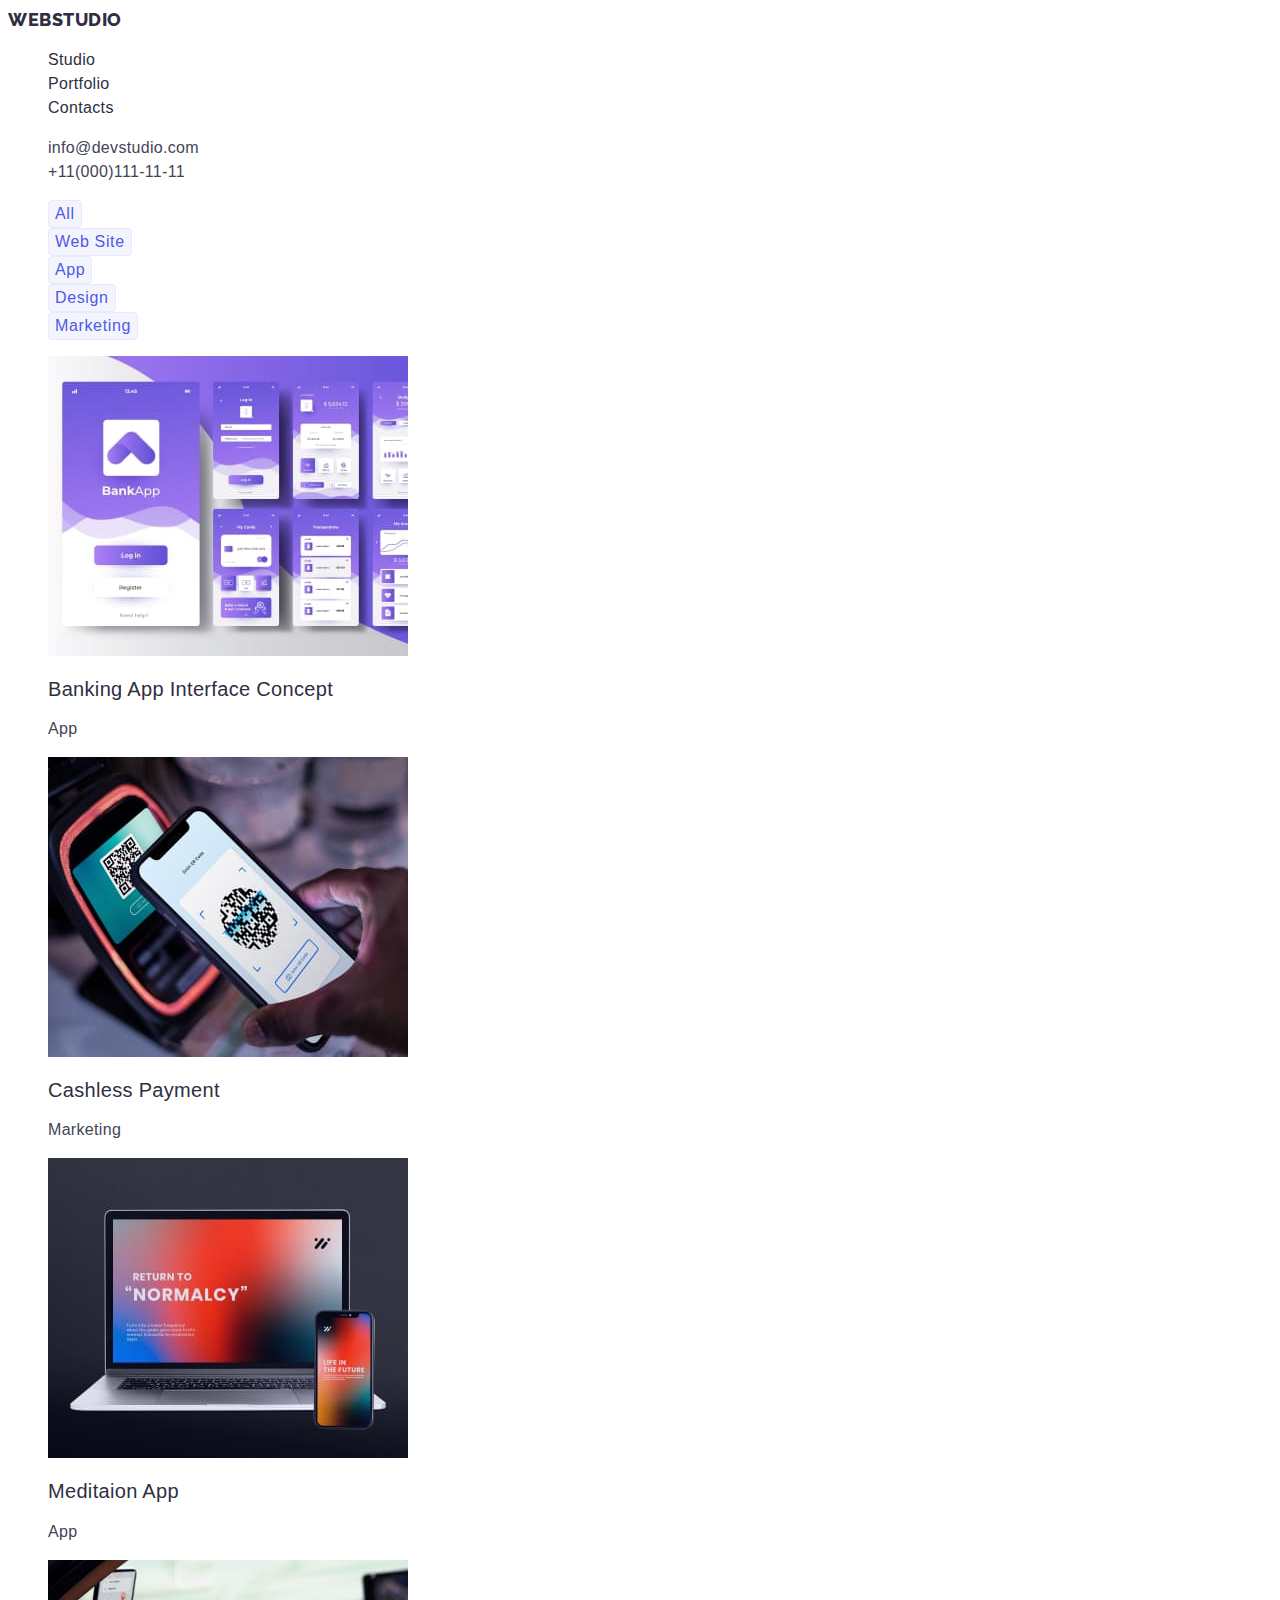
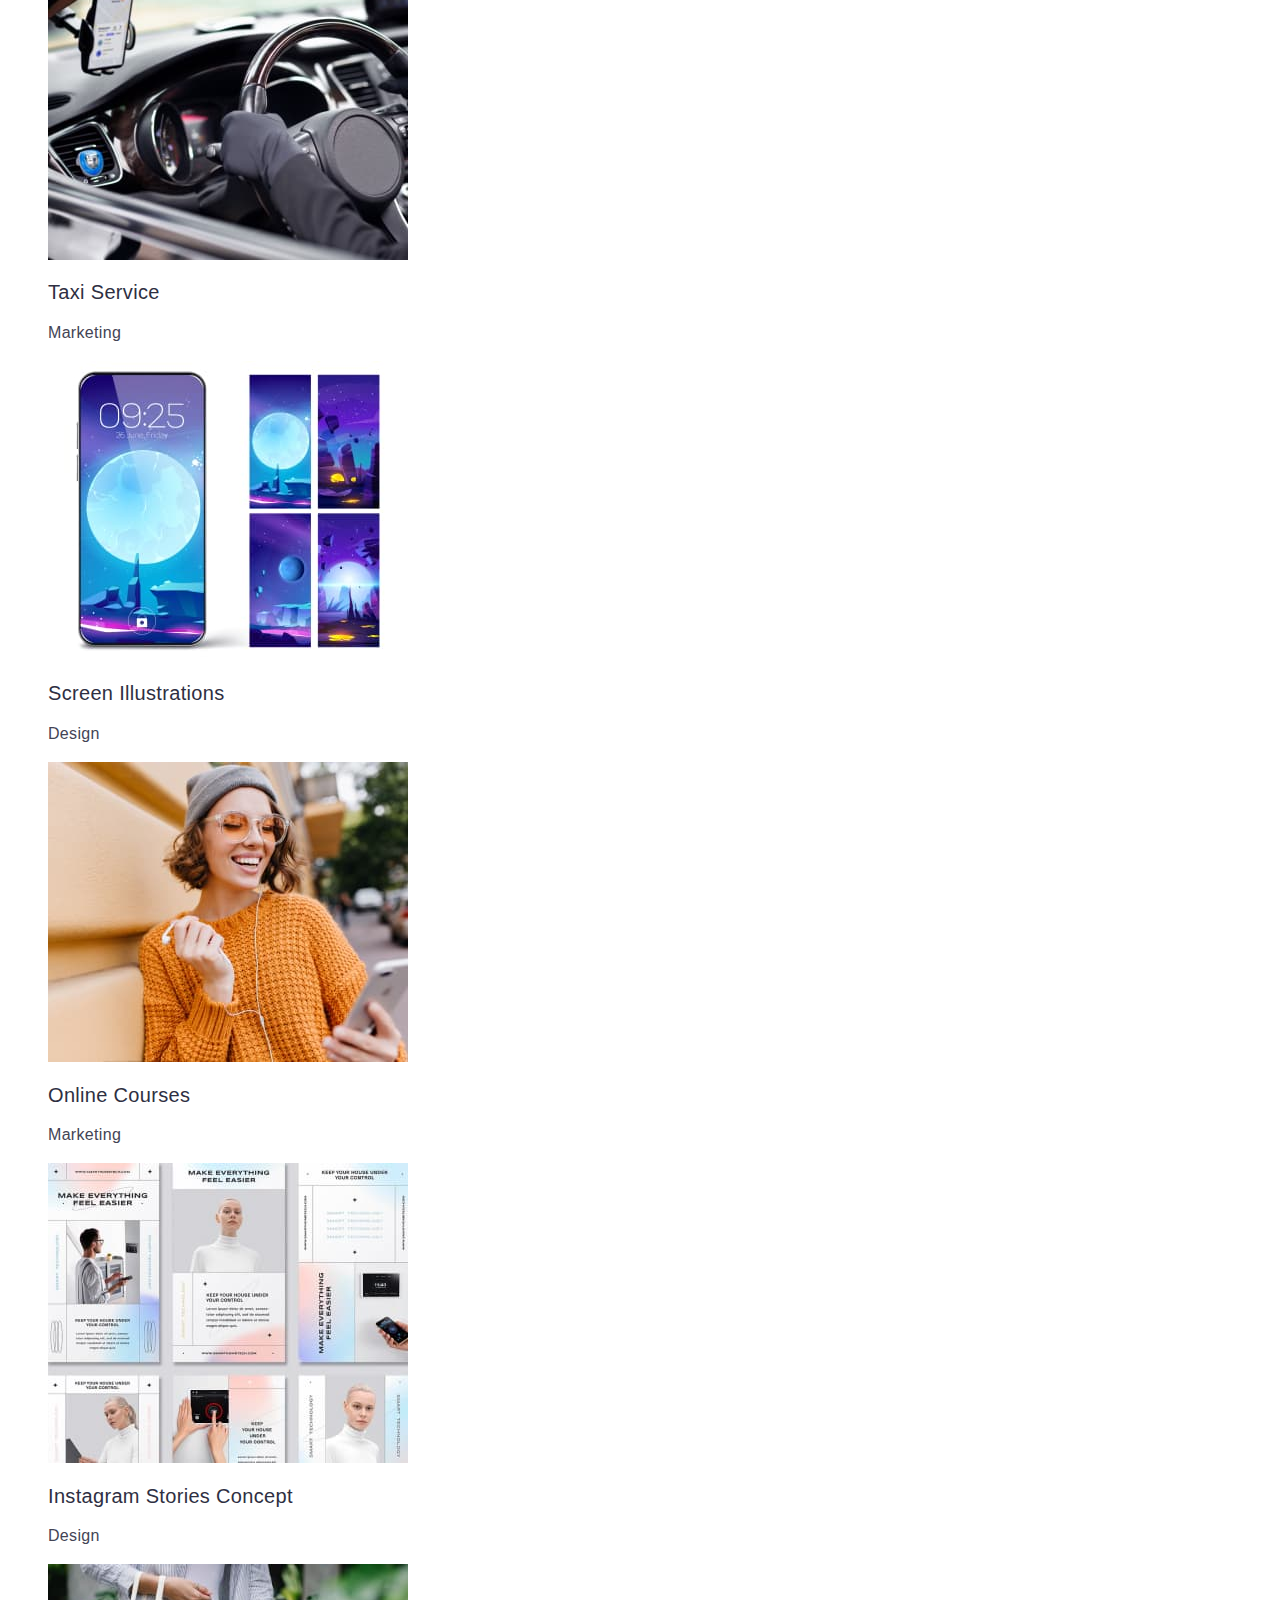
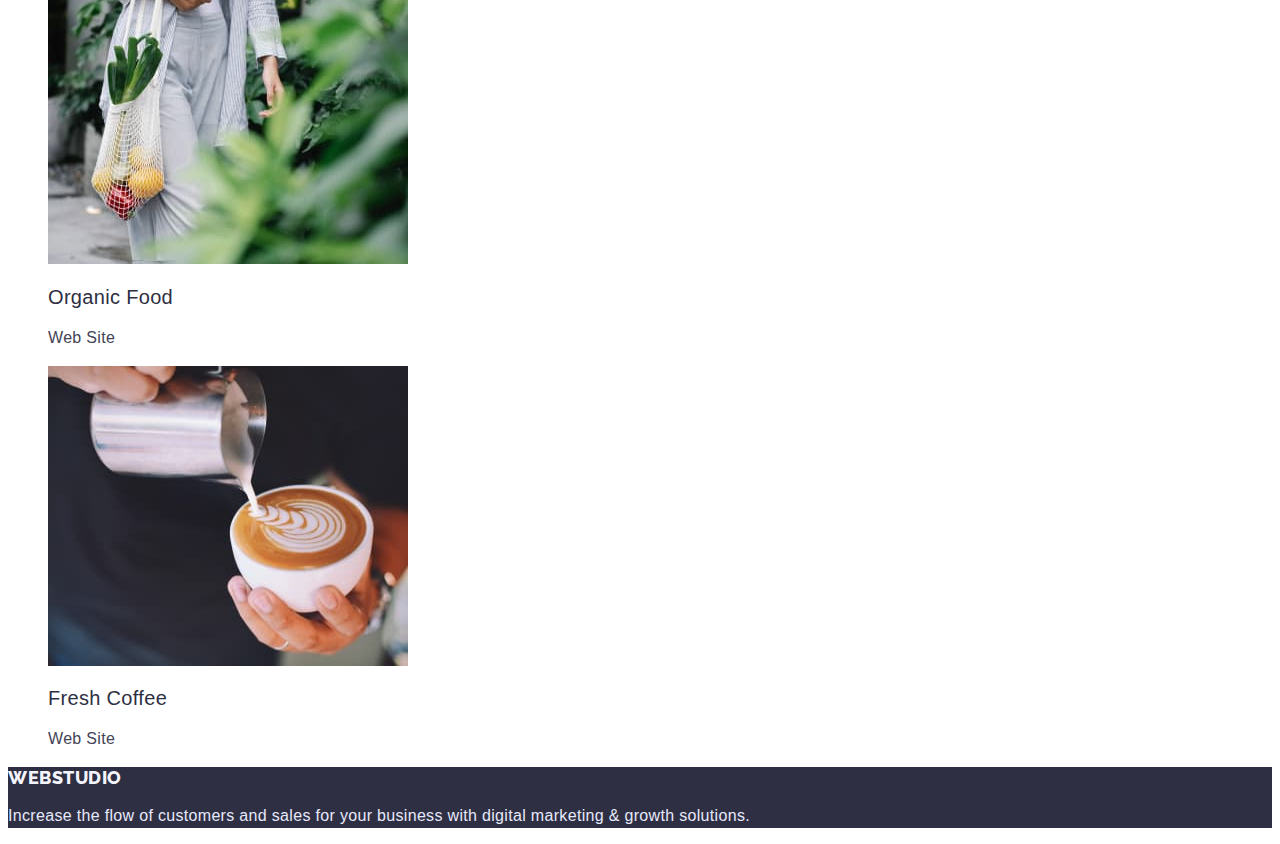
==== portfolio.html @ e01574a3 "Initial commit" ====
<!DOCTYPE html>
<html lang="en">
  <head>
    <meta charset="UTF-8" />
    <meta http-equiv="X-UA-Compatible" content="IE=edge" />
    <meta name="viewport" content="width=device-width, initial-scale=1.0" />
    <title>portfolio</title>
    <!-- Fonts -->
    <link rel="preconnect" href="https://fonts.googleapis.com" />
    <link rel="preconnect" href="https://fonts.gstatic.com" crossorigin />
    <link
      href="https://fonts.googleapis.com/css2?family=Raleway:wght@800&family=Roboto:wght@400;500;700;900&display=swap"
      rel="stylesheet"
    />
    <!-- Custom styles -->
    <link rel="stylesheet" href="./css/styles.css" />
  </head>

  <body>
    <!-- Header section! -->
    <header class="header">
      <a class="link header-logo" href="./index.html">
        <span class="header-logo-cl">Web</span>studio</a
      >

      <nav class="header-nav">
        <ul class="header-list list-style">
          <li class="header-item">
            <a class="header-link link" href="./index.html">Studio</a>
          </li>
          <li class="header-item">
            <a class="header-link link" href="#">Portfolio</a>
          </li>
          <li class="header-item">
            <a class="header-link link" href="#">Contacts</a>
          </li>
        </ul>
      </nav>
      <address>
        <ul class="list-style">
          <li>
            <a class="header-contact link" href="mailto:info@devstudio.com"
              >info@devstudio.com</a
            >
          </li>
          <li>
            <a class="header-contact link" href="tel:+110001111111"
              >+11(000)111-11-11</a
            >
          </li>
        </ul>
      </address>
    </header>

    <main>
      <!-- Portfolio section -->
      <section class="picture">
        <h1 class="visually-hidden">Portfolio</h1>
        <ul class="list-style">
          <li>
            <button class="list-btn" type="button">All</button>
          </li>
          <li>
            <button class="list-btn" type="button">Web Site</button>
          </li>
          <li>
            <button class="list-btn" type="button">App</button>
          </li>
          <li>
            <button class="list-btn" type="button">Design</button>
          </li>
          <li>
            <button class="list-btn" type="button">Marketing</button>
          </li>
        </ul>
        <ul class="list-style">
          <li class="picture-bcg">
            <img
              src="./images/portfolio/banking-app-interface-concept1.jpg"
              alt="Banking App Interface Concept"
              width="360"
              height="300"
            />
            <h2 class="title-box">Banking App Interface Concept</h2>
            <p class="picture-txt">App</p>
          </li>
          <li class="picture-bcg">
            <img
              src="./images/portfolio/cashless-payment2.jpg"
              alt="Cashless Payment"
              width="360"
              height="300"
            />
            <h2 class="title-box">Cashless Payment</h2>
            <p class="picture-txt">Marketing</p>
          </li>
          <li class="picture-bcg">
            <img
              src="./images/portfolio/meditaion-app3.jpg"
              alt="Meditaion App"
              width="360"
              height="300"
            />
            <h2 class="title-box">Meditaion App</h2>
            <p class="picture-txt">App</p>
          </li>
          <li class="picture-bcg">
            <img
              src="./images/portfolio/taxi-service4.jpg"
              alt="Taxi Service"
              width="360"
              height="300"
            />
            <h2 class="title-box">Taxi Service</h2>
            <p class="picture-txt">Marketing</p>
          </li>
          <li class="picture-bcg">
            <img
              src="./images/portfolio/screen-illustrations5.jpg"
              alt="Screen Illustrations"
              width="360"
              height="300"
            />
            <h2 class="title-box">Screen Illustrations</h2>
            <p class="picture-txt">Design</p>
          </li>
          <li class="picture-bcg">
            <img
              src="./images/portfolio/online-courses6.jpg"
              alt="Online Courses"
              width="360"
              height="300"
            />
            <h2 class="title-box">Online Courses</h2>
            <p class="picture-txt">Marketing</p>
          </li>
          <li class="picture-bcg">
            <img
              src="./images/portfolio/instagram-stories-concept7.jpg"
              alt="Instagram Stories Concept"
              width="360"
              height="300"
            />
            <h2 class="title-box">Instagram Stories Concept</h2>
            <p class="picture-txt">Design</p>
          </li>
          <li class="picture-bcg">
            <img
              src="./images/portfolio/organic-food8.jpg"
              alt="Organic Food"
              width="360"
              height="300"
            />
            <h2 class="title-box">Organic Food</h2>
            <p class="picture-txt">Web Site</p>
          </li>
          <li class="picture-bcg">
            <img
              src="./images/portfolio/fresh-coffee9.jpg"
              alt="Fresh Coffee"
              width="360"
              height="300"
            />
            <h2 class="title-box">Fresh Coffee</h2>
            <p class="picture-txt">Web Site</p>
          </li>
        </ul>
      </section>
    </main>

    <!-- footer sectoin -->
    <footer class="footer">
      <a class="link footer-logo" href="./index.html">
        <span class="footer-logo-cl">Web</span>studio</a
      >
      <p class="footer-desc">
        Increase the flow of customers and sales for your business with digital
        marketing & growth solutions.
      </p>
    </footer>
  </body>
</html>
---- css/styles.css ----
:root {
  /* Fonts */
  --primary-fonts: Roboto, sans-serif;
  --secondary-fonts: Raleway, sans-serif;

  /* Text colors */
  --primary-txt-navy-blue: #2e2f42;
  --secondary-txt-slate: #434455;
  --accent-txt-iris: #4d5ae5;
  --liht-txt-fff: #ffffff;

  /* BG colors */
  --primary-bg-navy-blue: #2e2f42;
  --color-cornflower: #e7e9fc;
  --color-cloud: #f4f4fd;

  /* Others */
  --color-iris: #4d5ae5;
  --color-ocean: #404bbf;
  --color-green: #31d0aa;
  --color-light-slate: #8e8f99;
  --color-navy-blue-modal: #2e2f42;
  --color-grey: #2e2f42;
}

/**
  |============================
  | ======COMPONENTS========
  |============================
*/

body {
  font-family: --primary-fonts, sans-serif;
  letter-spacing: 0.02em;
  color: var(--secondary-txt-slate);
}

.visually-hidden {
  position: absolute;
  width: 1px;
  height: 1px;
  margin: -1px;
  border: 0;
  padding: 0;

  white-space: nowrap;
  clip-path: inset(100%);
  clip: rect(0 0 0 0);
  overflow: hidden;
}

.title-box {
  font-weight: 500;
  font-size: 20px;
  line-height: calc(24 / 20);
  color: var(--primary-txt-navy-blue);
}

/* ===========Reset stules=============== */

.link {
  text-decoration: none;
}

.list-style {
  list-style-type: none;
}

line-height: calc(24 / 16);

/**
  |============================
  | Header styles
  |============================
*/

.header {
}

.header-logo {
  font-family: var(--secondary-fonts);
  font-weight: 800;
  font-size: 18px;
  line-height: calc(24 / 18);
  letter-spacing: 0.03em;
  text-transform: uppercase;
  color: var(--primary-txt-navy-blue);
}

.logo-cl {
  color: var(--accent-txt-iris);
}

.header-nav {
}

.header-list {
}

.header-item {
}

.header-link {
  font-weight: 500;
  line-height: calc(24 / 16);
  color: var(--primary-txt-navy-blue);
}

.header-link:hover,
.header-link:focus,
.header-contact:hover,
.header-contact:focus {
  color: var(--accent-txt-iris);
}

.header-contact {
  font-style: normal;
  line-height: calc(24 / 16);
  color: var(--secondary-txt-slate);
}

/**
  |============================
  | Hero section
  |============================
*/

.hero-section {
  background-color: var(--primary-bg-navy-blue);
}

.hero-title {
  font-size: 56px;
  line-height: calc(60 / 56);
  color: var(--liht-txt-fff);
}

.hero-btn-txt {
  font-family: inherit;
  font-weight: 500;
  font-size: 16px;
  line-height: calc(24 / 16);
  letter-spacing: 0.04em;
  color: var(--liht-txt-fff);

  background-color: var(--color-iris);

  cursor: pointer;
}

.hero-btn-txt:hover,
.hero-btn-txt:focus,
.hero-btn-txt:active {
  background-color: var(--color-ocean);
}

/**
  |============================
  | Feature section
  |============================
*/

.features-section {
}

.features-title {
  font-weight: 500;
  font-size: 20px;
  line-height: calc(24 / 20);
  color: var(--primary-txt-navy-blue);
}

.features-txt {
  line-height: calc(24 / 16);
}

/**
  |============================
  | Image section
  |============================
*/

.image-section {
}

.image-title,
.avatar-title {
  font-size: 36px;
  line-height: calc(40 / 36);
  text-align: center;
  text-transform: capitalize;
  color: var(--primary-txt-navy-blue);
}

/**
  |============================
  | Avatar-section
  |============================
*/

.avatar-section {
  background-color: var(--color-cloud);
}

.avatar-content {
  background-color: #ffffff;
}

.avatar-user {
  font-weight: 500;
  font-size: 20px;
  line-height: calc(24 / 20);
  color: var(--primary-txt-navy-blue);
}

.avatar-txt {
  line-height: calc(24 / 16);
}

/**
  |============================
  | Footer section
  |============================
*/

.footer {
  background-color: var(--primary-bg-navy-blue);
}

.footer-logo {
  font-family: var(--secondary-fonts);
  font-weight: 800;
  font-size: 18px;
  line-height: calc(21 / 18);
  letter-spacing: 0.03em;
  text-transform: uppercase;
  color: var(--color-cloud);
}

.footer-desc {
  line-height: calc(24 / 16);
  color: var(--color-cornflower);
}

/**
  |============================
  | !!! PORTFOLIO !!!
  |============================
*/

.picture-bcg {
  background-color: var(--liht-txt-fff);
}

.list-btn {
  font-weight: 500;
  font-size: 16px;
  line-height: calc(24 / 16);
  text-align: center;
  letter-spacing: 0.04em;
  color: var(--color-iris);

  border: 1px solid #e7e9fc;
  border-radius: 4px;

  background-color: var(--color-cloud);
  cursor: pointer;
}

.list-btn:hover,
.list-btn:focus {
  color: var(--liht-txt-fff);
  background-color: var(--color-ocean);
}

.picture-txt {
  line-height: calc(24 / 16);
}
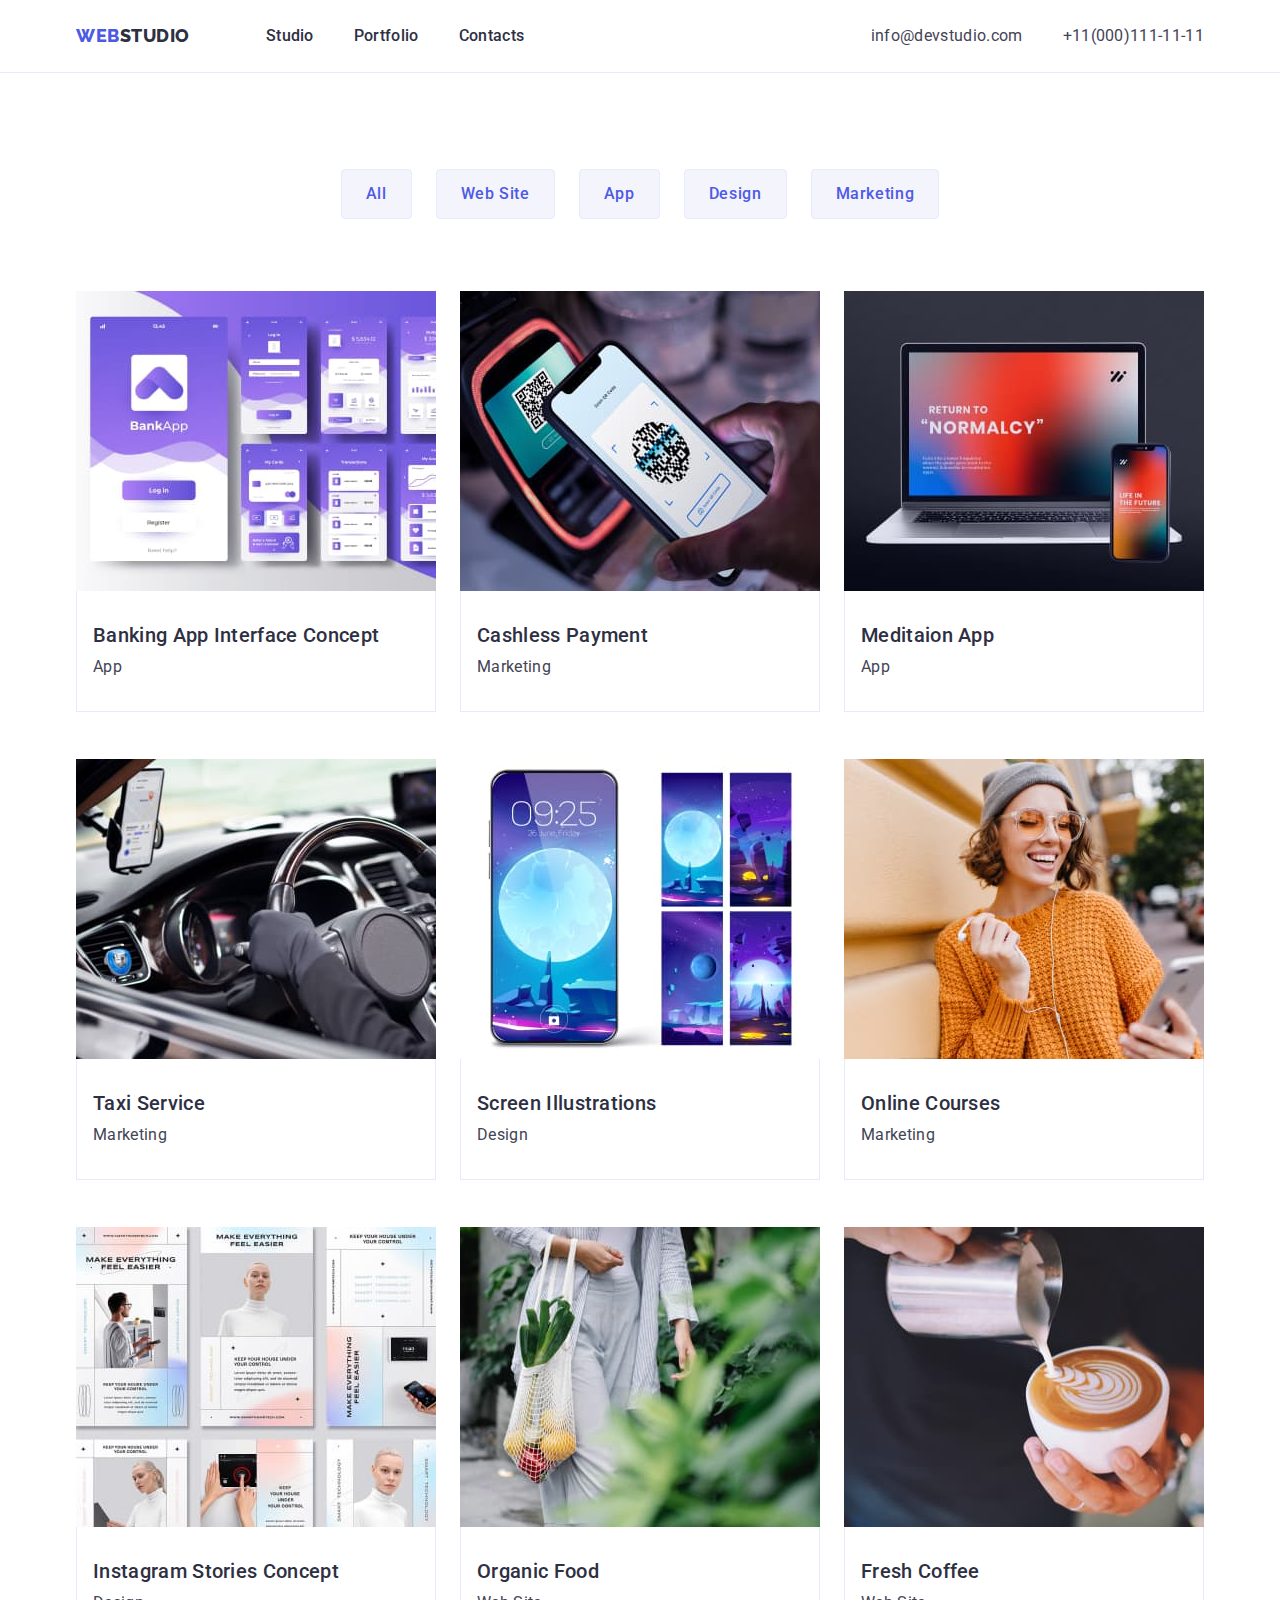
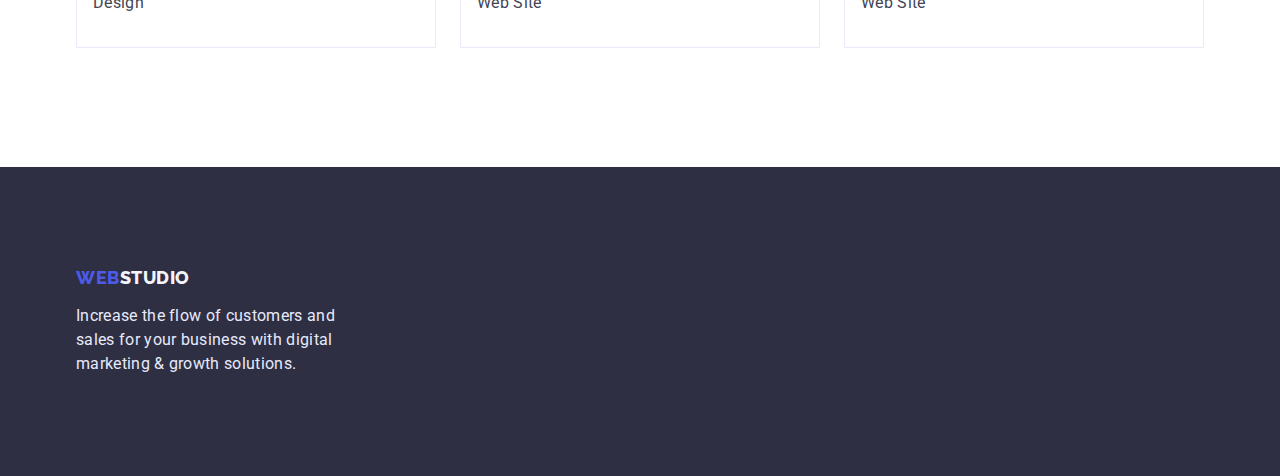
==== commit bf35b21e: "update1 hw-03" ====
--- a/portfolio.html
+++ b/portfolio.html
@@ -13,170 +13,201 @@
       rel="stylesheet"
     />
     <!-- Custom styles -->
+    <link
+      rel="stylesheet"
+      href="https://cdn.jsdelivr.net/npm/modern-normalize@1.1.0/modern-normalize.min.css"
+    />
     <link rel="stylesheet" href="./css/styles.css" />
   </head>
 
   <body>
     <!-- Header section! -->
     <header class="header">
-      <a class="link header-logo" href="./index.html">
-        <span class="header-logo-cl">Web</span>studio</a
-      >
-
-      <nav class="header-nav">
-        <ul class="header-list list-style">
-          <li class="header-item">
-            <a class="header-link link" href="./index.html">Studio</a>
-          </li>
-          <li class="header-item">
-            <a class="header-link link" href="#">Portfolio</a>
-          </li>
-          <li class="header-item">
-            <a class="header-link link" href="#">Contacts</a>
-          </li>
-        </ul>
-      </nav>
-      <address>
-        <ul class="list-style">
-          <li>
-            <a class="header-contact link" href="mailto:info@devstudio.com"
-              >info@devstudio.com</a
-            >
-          </li>
-          <li>
-            <a class="header-contact link" href="tel:+110001111111"
-              >+11(000)111-11-11</a
-            >
-          </li>
-        </ul>
-      </address>
+      <div class="container header-conteiner">
+        <a class="link header-logo" href="./index.html">
+          <span class="logo-cl">Web</span>studio</a
+        >
+
+        <nav class="header-nav">
+          <ul class="header-list list-style">
+            <li class="header-item">
+              <a class="header-link link" href="./index.html">Studio</a>
+            </li>
+            <li class="header-item">
+              <a class="header-link link" href="./portfolio.html">Portfolio</a>
+            </li>
+            <li class="header-item">
+              <a class="header-link link" href="#">Contacts</a>
+            </li>
+          </ul>
+        </nav>
+        <address class="address-margin">
+          <ul class="list-style address-conteiner">
+            <li class="address-box">
+              <a class="header-contact link" href="mailto:info@devstudio.com"
+                >info@devstudio.com</a
+              >
+            </li>
+            <li>
+              <a class="header-contact link" href="tel:+110001111111"
+                >+11(000)111-11-11</a
+              >
+            </li>
+          </ul>
+        </address>
+      </div>
     </header>
 
     <main>
       <!-- Portfolio section -->
+      <!-- menu -->
       <section class="picture">
-        <h1 class="visually-hidden">Portfolio</h1>
-        <ul class="list-style">
-          <li>
-            <button class="list-btn" type="button">All</button>
-          </li>
-          <li>
-            <button class="list-btn" type="button">Web Site</button>
-          </li>
-          <li>
-            <button class="list-btn" type="button">App</button>
-          </li>
-          <li>
-            <button class="list-btn" type="button">Design</button>
-          </li>
-          <li>
-            <button class="list-btn" type="button">Marketing</button>
-          </li>
-        </ul>
-        <ul class="list-style">
-          <li class="picture-bcg">
-            <img
-              src="./images/portfolio/banking-app-interface-concept1.jpg"
-              alt="Banking App Interface Concept"
-              width="360"
-              height="300"
-            />
-            <h2 class="title-box">Banking App Interface Concept</h2>
-            <p class="picture-txt">App</p>
-          </li>
-          <li class="picture-bcg">
-            <img
-              src="./images/portfolio/cashless-payment2.jpg"
-              alt="Cashless Payment"
-              width="360"
-              height="300"
-            />
-            <h2 class="title-box">Cashless Payment</h2>
-            <p class="picture-txt">Marketing</p>
-          </li>
-          <li class="picture-bcg">
-            <img
-              src="./images/portfolio/meditaion-app3.jpg"
-              alt="Meditaion App"
-              width="360"
-              height="300"
-            />
-            <h2 class="title-box">Meditaion App</h2>
-            <p class="picture-txt">App</p>
-          </li>
-          <li class="picture-bcg">
-            <img
-              src="./images/portfolio/taxi-service4.jpg"
-              alt="Taxi Service"
-              width="360"
-              height="300"
-            />
-            <h2 class="title-box">Taxi Service</h2>
-            <p class="picture-txt">Marketing</p>
-          </li>
-          <li class="picture-bcg">
-            <img
-              src="./images/portfolio/screen-illustrations5.jpg"
-              alt="Screen Illustrations"
-              width="360"
-              height="300"
-            />
-            <h2 class="title-box">Screen Illustrations</h2>
-            <p class="picture-txt">Design</p>
-          </li>
-          <li class="picture-bcg">
-            <img
-              src="./images/portfolio/online-courses6.jpg"
-              alt="Online Courses"
-              width="360"
-              height="300"
-            />
-            <h2 class="title-box">Online Courses</h2>
-            <p class="picture-txt">Marketing</p>
-          </li>
-          <li class="picture-bcg">
-            <img
-              src="./images/portfolio/instagram-stories-concept7.jpg"
-              alt="Instagram Stories Concept"
-              width="360"
-              height="300"
-            />
-            <h2 class="title-box">Instagram Stories Concept</h2>
-            <p class="picture-txt">Design</p>
-          </li>
-          <li class="picture-bcg">
-            <img
-              src="./images/portfolio/organic-food8.jpg"
-              alt="Organic Food"
-              width="360"
-              height="300"
-            />
-            <h2 class="title-box">Organic Food</h2>
-            <p class="picture-txt">Web Site</p>
-          </li>
-          <li class="picture-bcg">
-            <img
-              src="./images/portfolio/fresh-coffee9.jpg"
-              alt="Fresh Coffee"
-              width="360"
-              height="300"
-            />
-            <h2 class="title-box">Fresh Coffee</h2>
-            <p class="picture-txt">Web Site</p>
-          </li>
-        </ul>
+        <div class="container">
+          <h1 class="visually-hidden">Portfolio</h1>
+          <ul class="list-style menu-btn">
+            <li class="menu-btn-box">
+              <button class="list-btn" type="button">All</button>
+            </li>
+            <li class="menu-btn-box">
+              <button class="list-btn" type="button">Web Site</button>
+            </li>
+            <li class="menu-btn-box">
+              <button class="list-btn" type="button">App</button>
+            </li>
+            <li class="menu-btn-box">
+              <button class="list-btn" type="button">Design</button>
+            </li>
+            <li class="menu-btn-box">
+              <button class="list-btn" type="button">Marketing</button>
+            </li>
+          </ul>
+
+          <!-- portfolio -->
+          <ul class="list-style list-flex">
+            <li class="picture-item portfolio-item">
+              <img
+                src="./images/portfolio/banking-app-interface-concept1.jpg"
+                alt="Banking App Interface Concept"
+                width="360"
+                height="300"
+              />
+              <div class="portfolio-wrapper">
+                <h2 class="title-box">Banking App Interface Concept</h2>
+                <p class="picture-txt">App</p>
+              </div>
+            </li>
+            <li class="picture-item portfolio-item">
+              <img
+                src="./images/portfolio/cashless-payment2.jpg"
+                alt="Cashless Payment"
+                width="360"
+                height="300"
+              />
+              <div class="portfolio-wrapper">
+                <h2 class="title-box">Cashless Payment</h2>
+                <p class="picture-txt">Marketing</p>
+              </div>
+            </li>
+            <li class="picture-item portfolio-item">
+              <img
+                src="./images/portfolio/meditaion-app3.jpg"
+                alt="Meditaion App"
+                width="360"
+                height="300"
+              />
+              <div class="portfolio-wrapper">
+                <h2 class="title-box">Meditaion App</h2>
+                <p class="picture-txt">App</p>
+              </div>
+            </li>
+            <li class="picture-item portfolio-item">
+              <img
+                src="./images/portfolio/taxi-service4.jpg"
+                alt="Taxi Service"
+                width="360"
+                height="300"
+              />
+              <div class="portfolio-wrapper">
+                <h2 class="title-box">Taxi Service</h2>
+                <p class="picture-txt">Marketing</p>
+              </div>
+            </li>
+            <li class="picture-item portfolio-item">
+              <img
+                src="./images/portfolio/screen-illustrations5.jpg"
+                alt="Screen Illustrations"
+                width="360"
+                height="300"
+              />
+              <div class="portfolio-wrapper">
+                <h2 class="title-box">Screen Illustrations</h2>
+                <p class="picture-txt">Design</p>
+              </div>
+            </li>
+            <li class="picture-item portfolio-item">
+              <img
+                src="./images/portfolio/online-courses6.jpg"
+                alt="Online Courses"
+                width="360"
+                height="300"
+              />
+              <div class="portfolio-wrapper">
+                <h2 class="title-box">Online Courses</h2>
+                <p class="picture-txt">Marketing</p>
+              </div>
+            </li>
+            <li class="picture-item portfolio-item">
+              <img
+                src="./images/portfolio/instagram-stories-concept7.jpg"
+                alt="Instagram Stories Concept"
+                width="360"
+                height="300"
+              />
+              <div class="portfolio-wrapper">
+                <h2 class="title-box">Instagram Stories Concept</h2>
+                <p class="picture-txt">Design</p>
+              </div>
+            </li>
+            <li class="picture-item portfolio-item">
+              <img
+                src="./images/portfolio/organic-food8.jpg"
+                alt="Organic Food"
+                width="360"
+                height="300"
+              />
+              <div class="portfolio-wrapper">
+                <h2 class="title-box">Organic Food</h2>
+                <p class="picture-txt">Web Site</p>
+              </div>
+            </li>
+            <li class="picture-item portfolio-item">
+              <img
+                src="./images/portfolio/fresh-coffee9.jpg"
+                alt="Fresh Coffee"
+                width="360"
+                height="300"
+              />
+              <div class="portfolio-wrapper">
+                <h2 class="title-box">Fresh Coffee</h2>
+                <p class="picture-txt">Web Site</p>
+              </div>
+            </li>
+          </ul>
+        </div>
       </section>
     </main>
 
     <!-- footer sectoin -->
     <footer class="footer">
-      <a class="link footer-logo" href="./index.html">
-        <span class="footer-logo-cl">Web</span>studio</a
-      >
-      <p class="footer-desc">
-        Increase the flow of customers and sales for your business with digital
-        marketing & growth solutions.
-      </p>
+      <div class="container footer-conteiner">
+        <a class="link footer-logo" href="./index.html">
+          <span class="logo-cl">Web</span>studio</a
+        >
+        <p class="footer-desc">
+          Increase the flow of customers and sales for your business with
+          digital marketing & growth solutions.
+        </p>
+      </div>
     </footer>
   </body>
 </html>
--- a/css/styles.css
+++ b/css/styles.css
@@ -21,18 +21,27 @@
   --color-light-slate: #8e8f99;
   --color-navy-blue-modal: #2e2f42;
   --color-grey: #2e2f42;
-}
-
-/**
-  |============================
-  | ======COMPONENTS========
+  --indent: 24px;
+  --item: 3;
+}
+
+/**
+  |============================
+  | ======COMPONENTS=========
   |============================
 */
 
 body {
-  font-family: --primary-fonts, sans-serif;
+  font-family: var(--primary-fonts), sans-serif;
   letter-spacing: 0.02em;
   color: var(--secondary-txt-slate);
+}
+
+.container {
+  max-width: 1158px;
+  padding: 0 15px;
+
+  margin: 0 auto;
 }
 
 .visually-hidden {
@@ -50,6 +59,7 @@
 }
 
 .title-box {
+  margin-bottom: 8px;
   font-weight: 500;
   font-size: 20px;
   line-height: calc(24 / 20);
@@ -64,9 +74,29 @@
 
 .list-style {
   list-style-type: none;
-}
-
-line-height: calc(24 / 16);
+  margin: 0;
+  padding: 0;
+}
+
+h1,
+h2,
+h3,
+h4,
+p {
+  margin: 0;
+}
+
+ul {
+  margin-top: 0;
+  margin-bottom: 0;
+  padding-left: 0;
+}
+
+img {
+  display: block;
+  max-width: 100%;
+  height: auto;
+}
 
 /**
   |============================
@@ -75,9 +105,17 @@
 */
 
 .header {
+  padding: 24px 0;
+  border-bottom: 1px solid var(--color-cornflower);
+}
+
+.header-conteiner {
+  display: flex;
+  align-items: center;
 }
 
 .header-logo {
+  margin-right: 76px;
   font-family: var(--secondary-fonts);
   font-weight: 800;
   font-size: 18px;
@@ -95,12 +133,17 @@
 }
 
 .header-list {
-}
-
-.header-item {
+  display: flex;
+  align-items: center;
+}
+
+.header-item:not(:last-child) {
+  margin-right: 40px;
 }
 
 .header-link {
+  padding-top: 3px;
+  padding-bottom: 3px;
   font-weight: 500;
   line-height: calc(24 / 16);
   color: var(--primary-txt-navy-blue);
@@ -113,7 +156,21 @@
   color: var(--accent-txt-iris);
 }
 
+.address-margin {
+  margin-left: auto;
+}
+
+.address-conteiner {
+  display: flex;
+  align-items: center;
+}
+
+.address-box {
+  margin-right: 40px;
+}
+
 .header-contact {
+  margin-right: 0;
   font-style: normal;
   line-height: calc(24 / 16);
   color: var(--secondary-txt-slate);
@@ -126,16 +183,33 @@
 */
 
 .hero-section {
+  padding-top: 188px;
+  padding-bottom: 188px;
   background-color: var(--primary-bg-navy-blue);
 }
 
+.hero-conteiner {
+  display: flex;
+  flex-direction: column;
+  justify-content: center;
+  align-items: center;
+}
+
 .hero-title {
+  width: 494px;
+
+  margin-bottom: 48px;
   font-size: 56px;
   line-height: calc(60 / 56);
   color: var(--liht-txt-fff);
+  text-align: center;
 }
 
 .hero-btn-txt {
+  min-width: 169px;
+  min-height: 56px;
+  padding: 16px 31px;
+
   font-family: inherit;
   font-weight: 500;
   font-size: 16px;
@@ -144,7 +218,8 @@
   color: var(--liht-txt-fff);
 
   background-color: var(--color-iris);
-
+  border-radius: 4px;
+  border: none;
   cursor: pointer;
 }
 
@@ -161,16 +236,20 @@
 */
 
 .features-section {
+  padding-top: 120px;
+  padding-bottom: 120px;
 }
 
 .features-title {
-  font-weight: 500;
-  font-size: 20px;
-  line-height: calc(24 / 20);
-  color: var(--primary-txt-navy-blue);
+}
+
+.features-width {
+  display: flex;
+  justify-content: space-between;
 }
 
 .features-txt {
+  width: 264px;
   line-height: calc(24 / 16);
 }
 
@@ -181,10 +260,12 @@
 */
 
 .image-section {
+  padding-bottom: 120px;
 }
 
 .image-title,
 .avatar-title {
+  margin-bottom: 72px;
   font-size: 36px;
   line-height: calc(40 / 36);
   text-align: center;
@@ -192,6 +273,20 @@
   color: var(--primary-txt-navy-blue);
 }
 
+.image-container {
+  display: flex;
+  flex-wrap: wrap;
+  gap: var(--indent);
+}
+
+.image-box {
+  flex-basis: calc((100% - var(--indent) * var(--item) - 1) / var(--item));
+}
+
+/* .image-box:not(:nth-child(3n)) {
+  margin-right: 24px;
+} */
+
 /**
   |============================
   | Avatar-section
@@ -199,18 +294,38 @@
 */
 
 .avatar-section {
+  padding-top: 120px;
+  padding-bottom: 120px;
   background-color: var(--color-cloud);
 }
 
+.avatar-row {
+  display: flex;
+  flex-wrap: wrap;
+  gap: var(--indent);
+}
+
 .avatar-content {
+  /* width: 264px;
+  height: 380px; */
+  flex-basis: calc((100% - var(--indent) * var(--item)) / 4);
   background-color: #ffffff;
+  border-radius: 0px 0px 4px 4px;
+}
+
+/* .avatar-box:not(:nth-child(4n)) {
+  margin-right: 24px;
+} */
+
+.avatar-wrapper {
+  padding: 32px 16px;
+  display: flex;
+  flex-direction: column;
+  justify-content: center;
+  align-items: center;
 }
 
 .avatar-user {
-  font-weight: 500;
-  font-size: 20px;
-  line-height: calc(24 / 20);
-  color: var(--primary-txt-navy-blue);
 }
 
 .avatar-txt {
@@ -224,7 +339,12 @@
 */
 
 .footer {
+  padding-top: 100px;
+  padding-bottom: 100px;
   background-color: var(--primary-bg-navy-blue);
+}
+
+.footer-conteiner {
 }
 
 .footer-logo {
@@ -238,6 +358,8 @@
 }
 
 .footer-desc {
+  width: 264px;
+  margin-top: 16px;
   line-height: calc(24 / 16);
   color: var(--color-cornflower);
 }
@@ -247,12 +369,26 @@
   | !!! PORTFOLIO !!!
   |============================
 */
-
-.picture-bcg {
-  background-color: var(--liht-txt-fff);
+/* -----------menu----------- */
+
+.picture {
+  padding-top: 96px;
+  padding-bottom: 120px;
+}
+
+.menu-btn {
+  display: flex;
+  justify-content: center;
+
+  margin-bottom: 72px;
+}
+
+.menu-btn-box:not(:last-child) {
+  margin-right: 24px;
 }
 
 .list-btn {
+  padding: 12px 24px;
   font-weight: 500;
   font-size: 16px;
   line-height: calc(24 / 16);
@@ -260,7 +396,7 @@
   letter-spacing: 0.04em;
   color: var(--color-iris);
 
-  border: 1px solid #e7e9fc;
+  border: 1px solid var(--color-cornflower);
   border-radius: 4px;
 
   background-color: var(--color-cloud);
@@ -273,6 +409,38 @@
   background-color: var(--color-ocean);
 }
 
+/* ------portfolio-------- */
+
+.list-flex {
+  display: flex;
+  flex-wrap: wrap;
+  gap: var(--indent);
+}
+
+.picture-item {
+  width: 360px;
+  height: 420px;
+  background-color: var(--liht-txt-fff);
+}
+
+.portfolio-item {
+  flex-basis: calc((100% - var(--indent) * (var(--item) - 1)) / var(--item));
+}
+
+/* .portfolio-item:not(:nth-child(3n)) {
+  margin-right: 24px;
+} */
+
+.portfolio-item:not(:nth-last-child(-n + 3)) {
+  margin-bottom: 24px;
+}
+
+.portfolio-wrapper {
+  padding: 32px 16px;
+  border: 1px solid var(--color-cornflower);
+  border-top: none;
+}
+
 .picture-txt {
   line-height: calc(24 / 16);
 }
